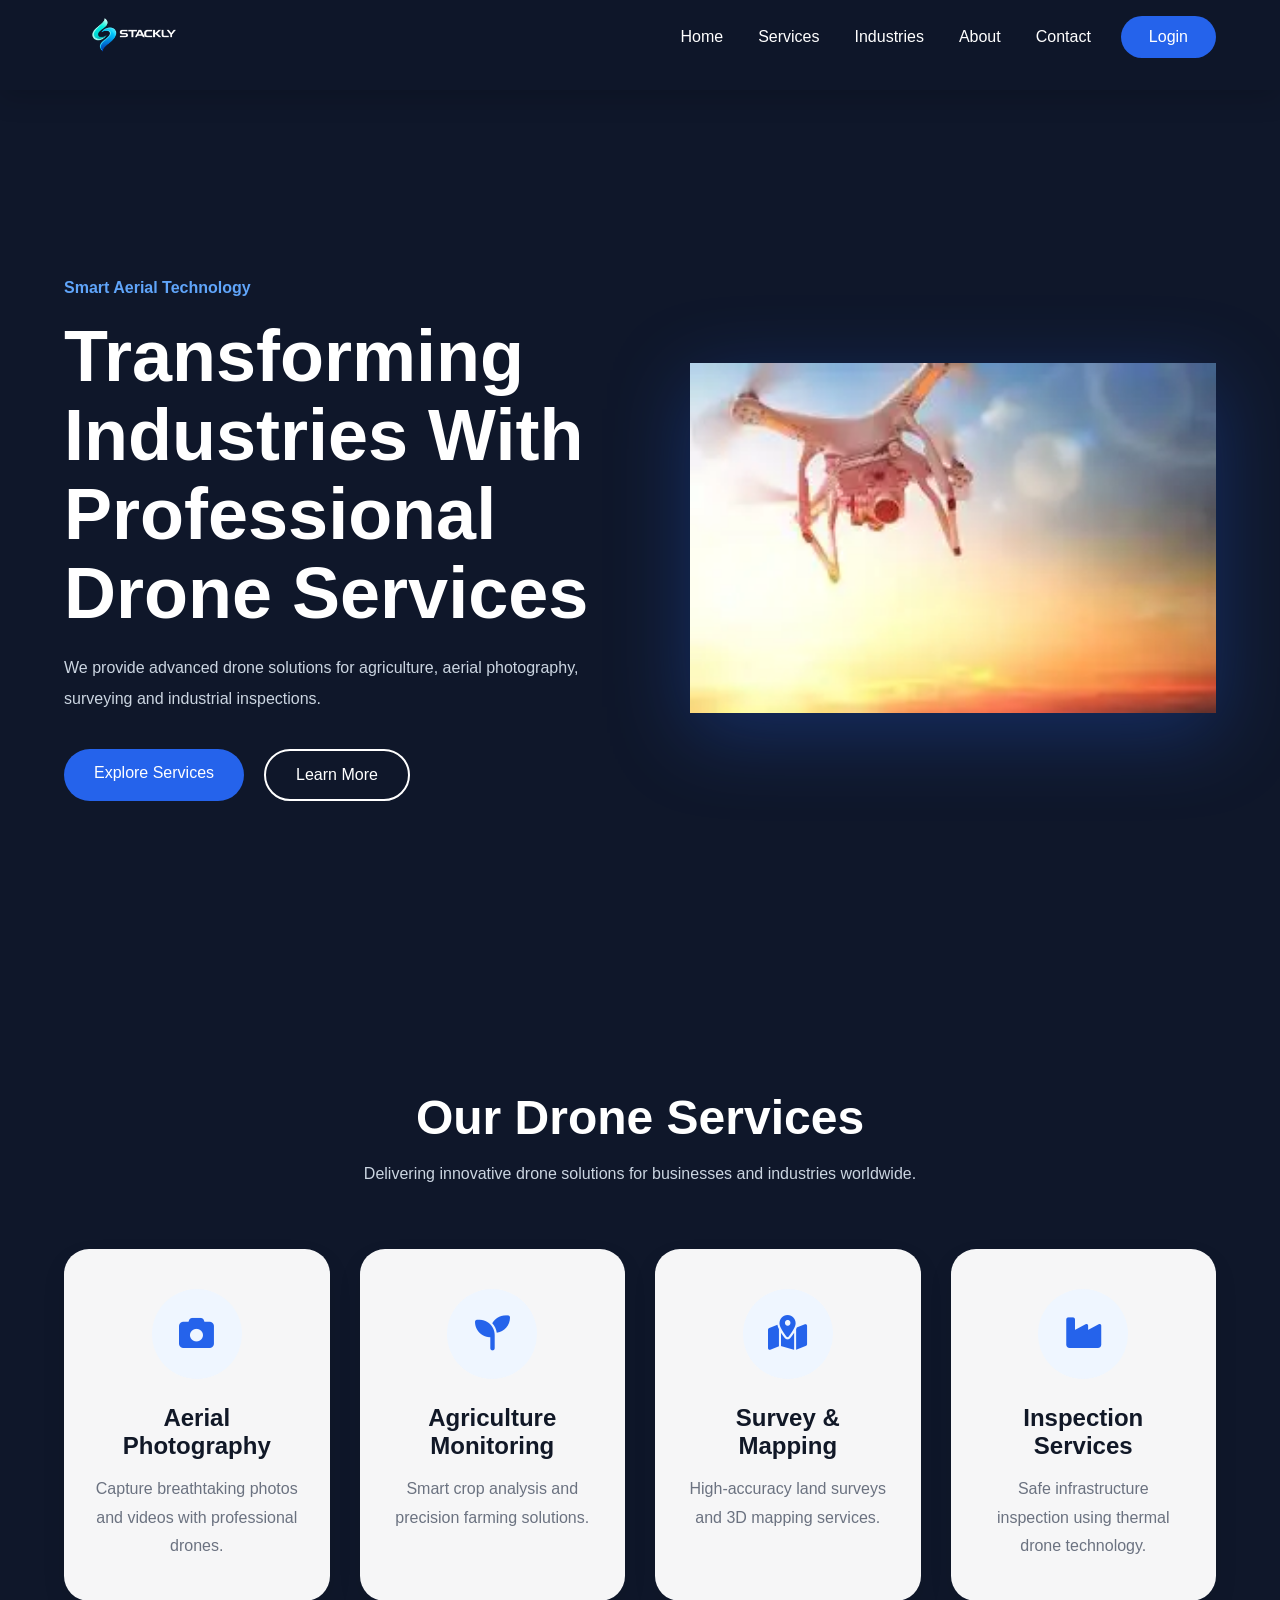
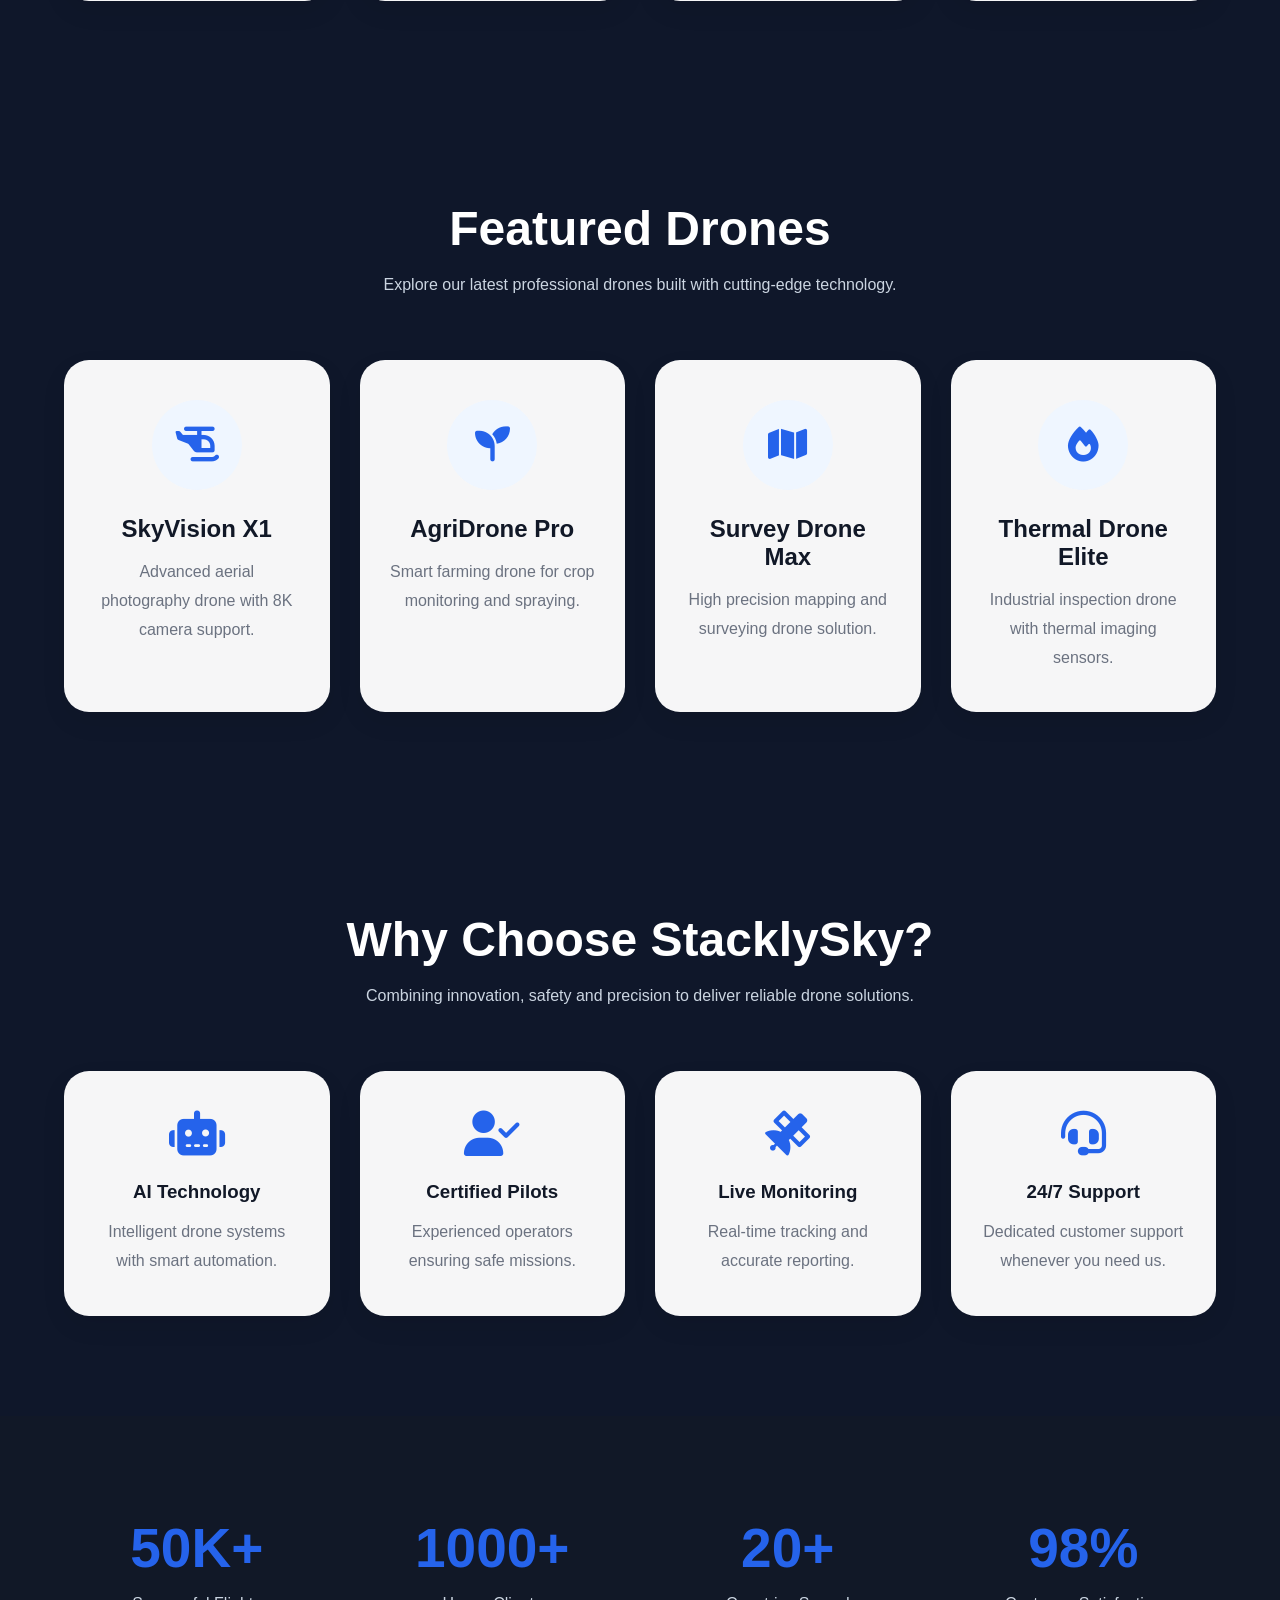
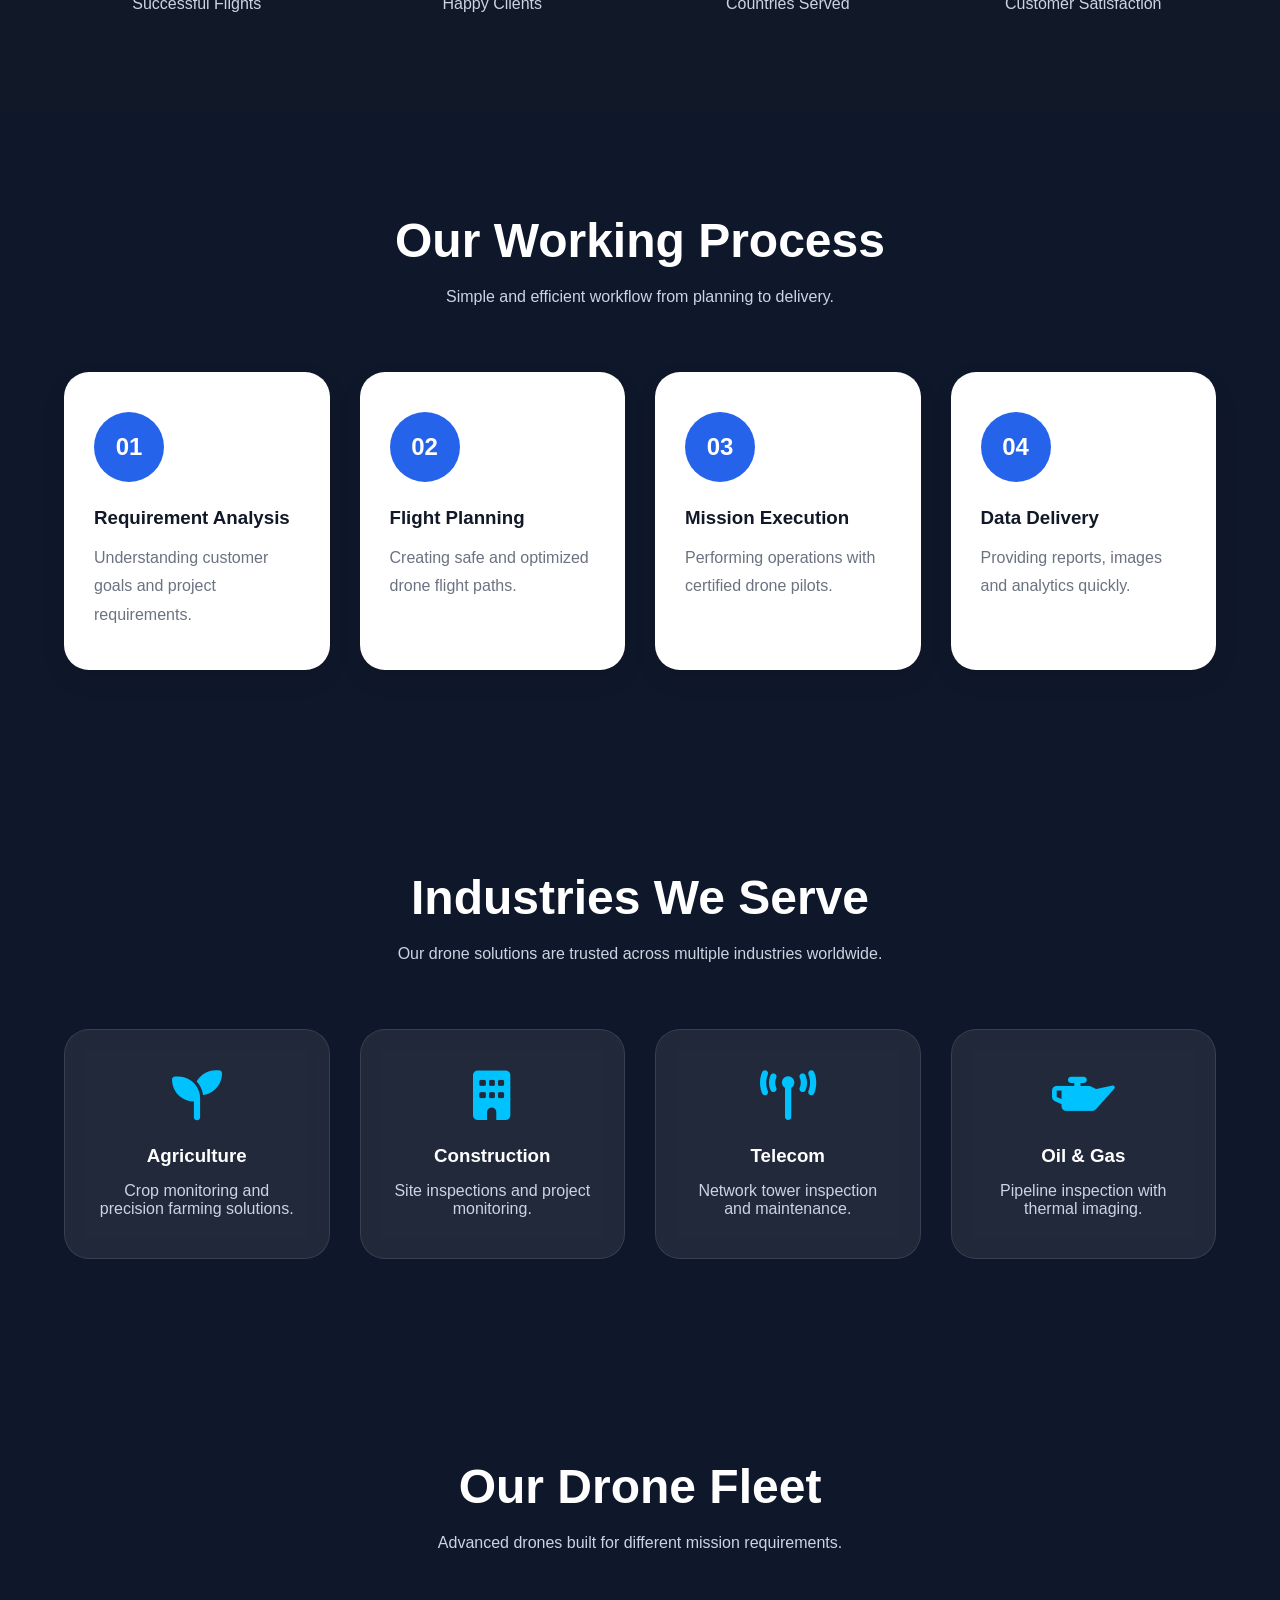
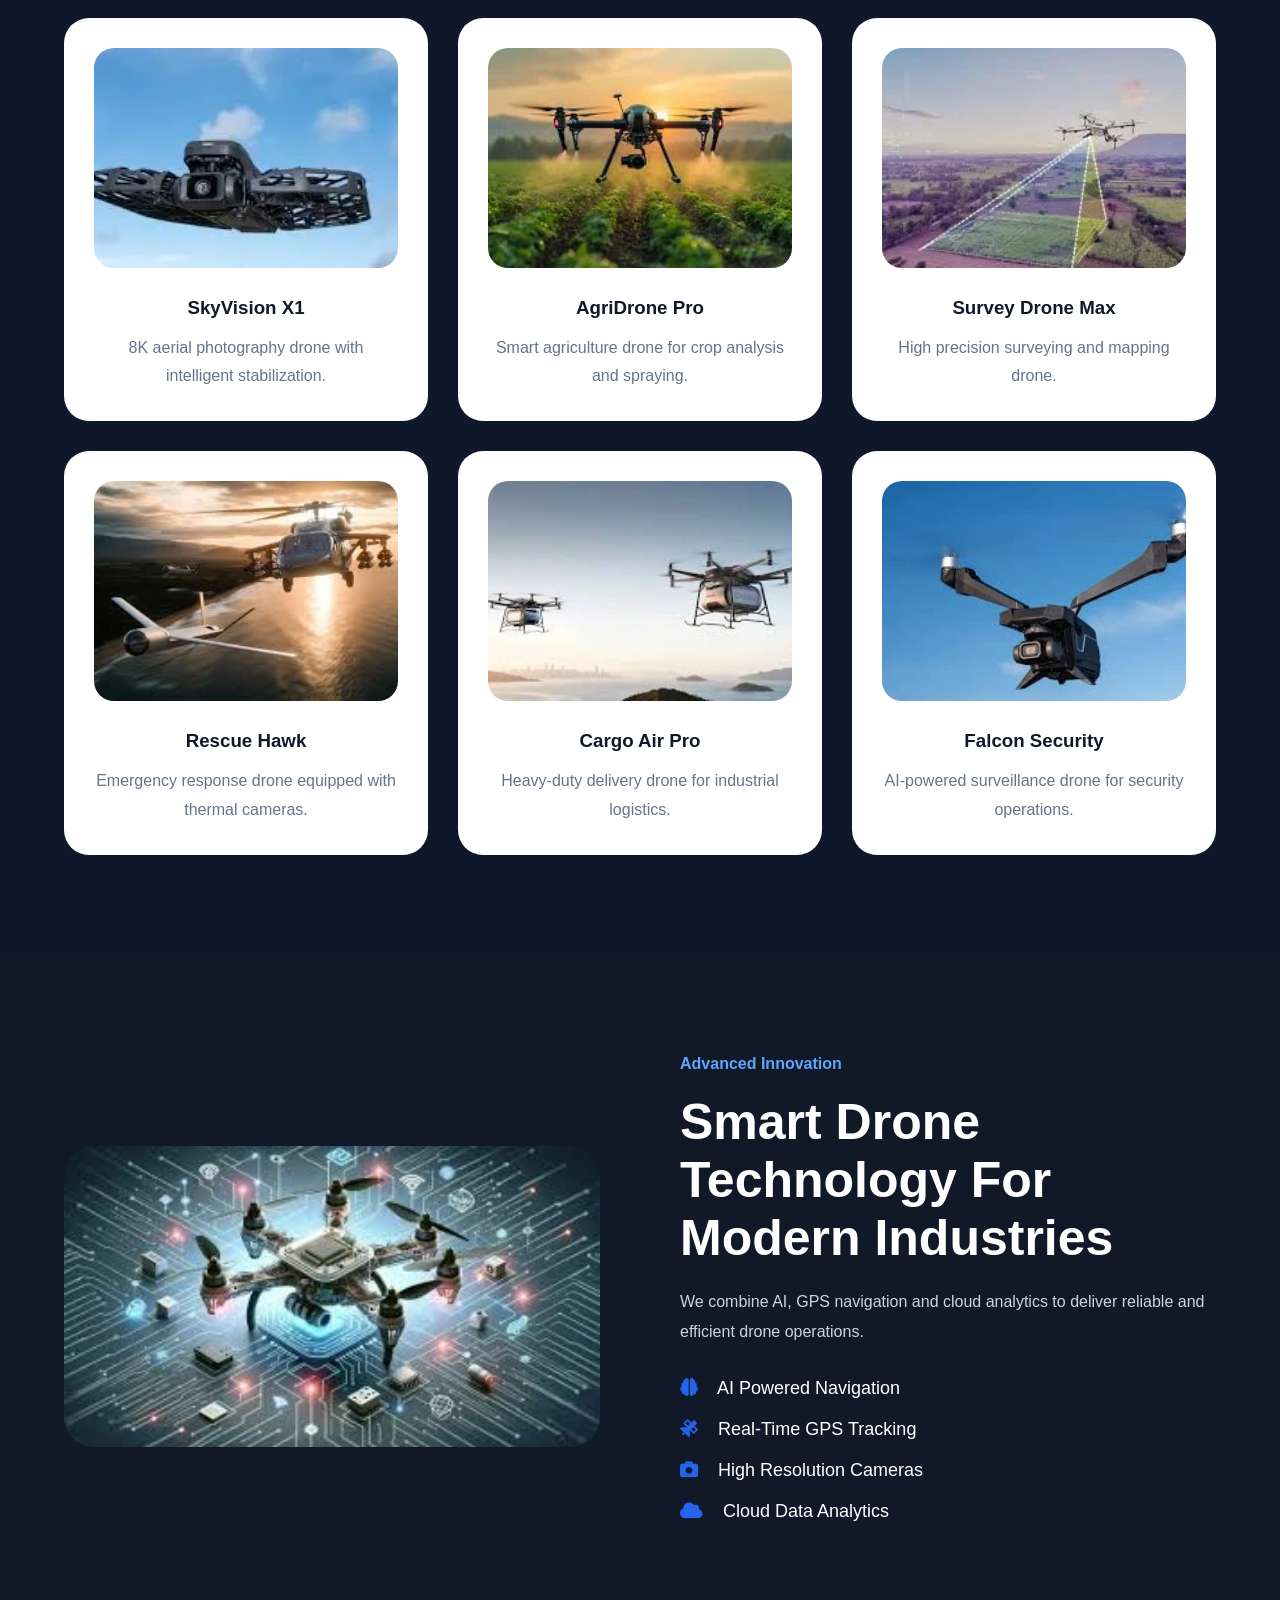
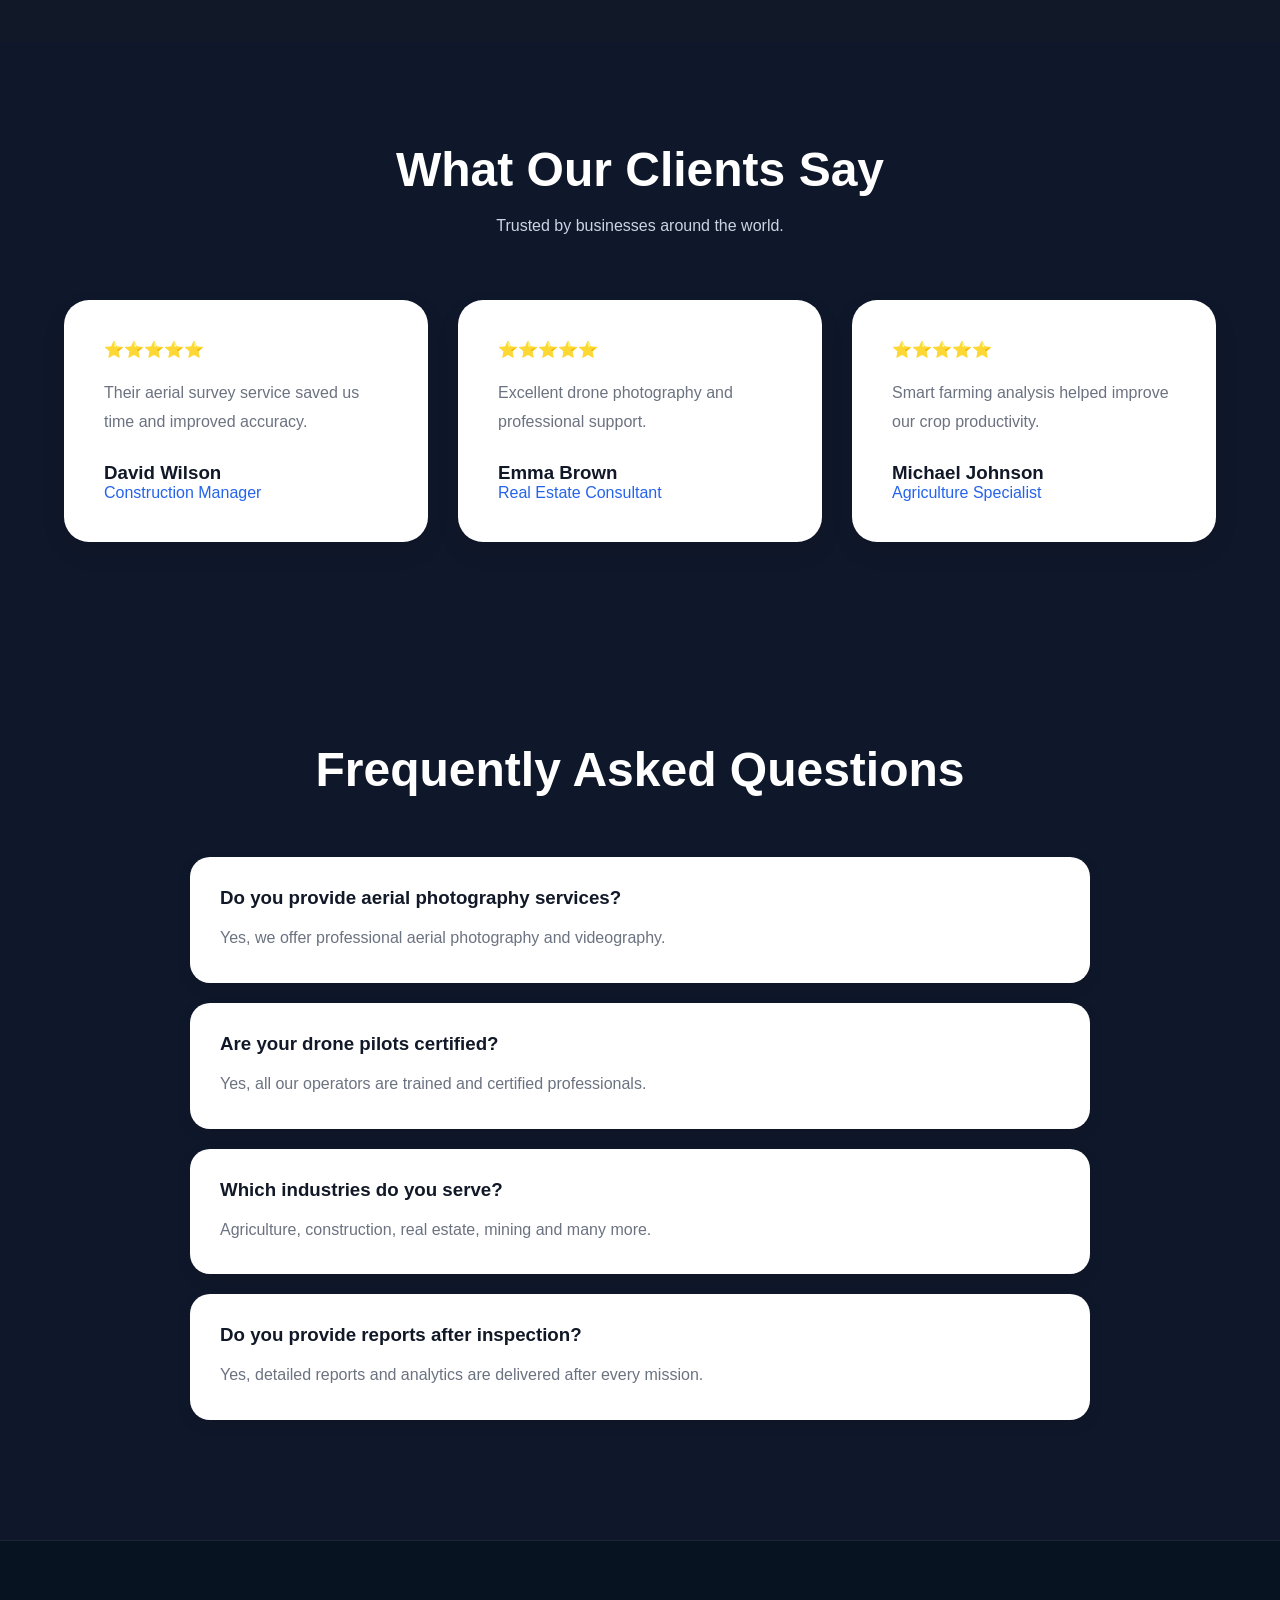
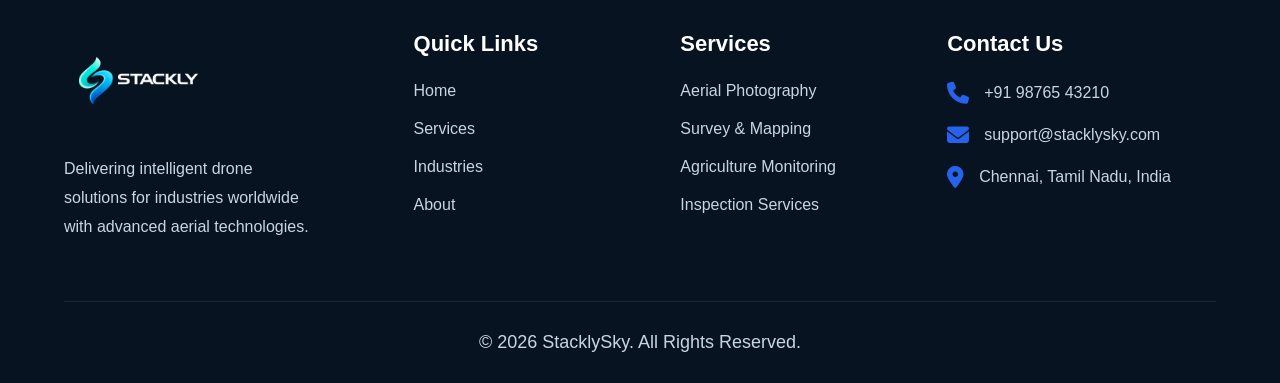
==== index.html @ c9fe70f2 "first commit" ====
<!DOCTYPE html>
<html lang="en">
<head>
<meta charset="UTF-8">
<meta name="viewport" content="width=device-width, initial-scale=1.0">

<title>StacklySky Services</title>

<link rel="stylesheet" href="style.css">

<link rel="stylesheet"
href="https://cdnjs.cloudflare.com/ajax/libs/font-awesome/6.5.2/css/all.min.css">

</head>
<body>

<!-- HEADER START -->

<header>

<div class="container navbar">

    <!-- Logo -->
    <div class="logo">
        <a href="index.html">
            <img src="Assest/stacklylogo (1).webp" alt="Logo">
        </a>
    </div>

    <!-- Right Side -->
    <div class="nav-right">

        <nav id="navMenu">

            <div class="close-btn" id="closeBtn">
                <i class="fa-solid fa-xmark"></i>
            </div>

            <ul>
                <li><a href="index.html">Home</a></li>
                <li><a href="services.html">Services</a></li>
                <li><a href="industries.html">Industries</a></li>
                <li><a href="about.html">About</a></li>
                <li><a href="contact.html">Contact</a></li>
            </ul>

            <a href="login.html" class="mobile-login-btn">
                Login
            </a>

        </nav>

        <a href="login.html" class="login-btn">
            Login
        </a>

        <div class="menu-btn" id="menuBtn">
            <i class="fa-solid fa-bars"></i>
        </div>

    </div>

</div>

</header>

<!-- HERO SECTION -->

<section class="hero">

<div class="container hero-container">

    <div class="hero-content">

        <span>Smart Aerial Technology</span>

        <h1>
            Transforming Industries With Professional Drone Services
        </h1>

        <p>
            We provide advanced drone solutions for agriculture,
            aerial photography, surveying and industrial inspections.
        </p>

        <div class="hero-buttons">

            <a href="services.html" class="btn-primary">
                Explore Services
            </a>

            <a href="about.html" class="btn-secondary">
                Learn More
            </a>

        </div>

    </div>

    <div class="hero-image">

        <img src="Assest/dro1.webp" alt="Drone">

    </div>

</div>

</section>

<!-- SERVICES SECTION -->

<section class="categories">

<div class="container">

<div class="section-title">

<h2>Our Drone Services</h2>

<p>
Delivering innovative drone solutions for businesses and industries worldwide.
</p>

</div>

<div class="category-grid">

    <!-- Card 1 -->

    <div class="category-card">

        <div class="icon">
            <i class="fa-solid fa-camera"></i>
        </div>

        <h3>Aerial Photography</h3>

        <p>
            Capture breathtaking photos and videos with professional drones.
        </p>

    </div>


    <!-- Card 2 -->

    <div class="category-card">

        <div class="icon">
            <i class="fa-solid fa-seedling"></i>
        </div>

        <h3>Agriculture Monitoring</h3>

        <p>
            Smart crop analysis and precision farming solutions.
        </p>

    </div>


    <!-- Card 3 -->

    <div class="category-card">

        <div class="icon">
            <i class="fa-solid fa-map-location-dot"></i>
        </div>

        <h3>Survey & Mapping</h3>

        <p>
            High-accuracy land surveys and 3D mapping services.
        </p>

    </div>


    <!-- Card 4 -->

    <div class="category-card">

        <div class="icon">
            <i class="fa-solid fa-industry"></i>
        </div>

        <h3>Inspection Services</h3>

        <p>
            Safe infrastructure inspection using thermal drone technology.
        </p>

    </div>

</div>

</div>

</section>



<!-- FEATURED DRONES START -->

<section class="products">

<div class="container">

<div class="section-title">

<h2>Featured Drones</h2>

<p>
Explore our latest professional drones built with cutting-edge technology.
</p>

</div>

<div class="category-grid">

    <div class="category-card">

        <div class="icon">
            <i class="fa-solid fa-helicopter"></i>
        </div>

        <h3>SkyVision X1</h3>

        <p>
            Advanced aerial photography drone with 8K camera support.
        </p>

    </div>


    <div class="category-card">

        <div class="icon">
            <i class="fa-solid fa-seedling"></i>
        </div>

        <h3>AgriDrone Pro</h3>

        <p>
            Smart farming drone for crop monitoring and spraying.
        </p>

    </div>


    <div class="category-card">

        <div class="icon">
            <i class="fa-solid fa-map"></i>
        </div>

        <h3>Survey Drone Max</h3>

        <p>
            High precision mapping and surveying drone solution.
        </p>

    </div>


    <div class="category-card">

        <div class="icon">
            <i class="fa-solid fa-fire"></i>
        </div>

        <h3>Thermal Drone Elite</h3>

        <p>
            Industrial inspection drone with thermal imaging sensors.
        </p>

    </div>

</div>

</div>

</section>

<!-- FEATURED DRONES END -->


<!-- WHY CHOOSE US START -->

<section class="why-us">

<div class="container">

<div class="section-title">

<h2>Why Choose StacklySky?</h2>

<p>
Combining innovation, safety and precision to deliver reliable drone solutions.
</p>

</div>

<div class="why-grid">

    <div class="why-card">

        <i class="fa-solid fa-robot"></i>

        <h3>AI Technology</h3>

        <p>
            Intelligent drone systems with smart automation.
        </p>

    </div>


    <div class="why-card">

        <i class="fa-solid fa-user-check"></i>

        <h3>Certified Pilots</h3>

        <p>
            Experienced operators ensuring safe missions.
        </p>

    </div>


    <div class="why-card">

        <i class="fa-solid fa-satellite"></i>

        <h3>Live Monitoring</h3>

        <p>
            Real-time tracking and accurate reporting.
        </p>

    </div>


    <div class="why-card">

        <i class="fa-solid fa-headset"></i>

        <h3>24/7 Support</h3>

        <p>
            Dedicated customer support whenever you need us.
        </p>

    </div>

</div>

</div>

</section>

<!-- WHY CHOOSE US END -->


<!-- STATS SECTION START -->

<section class="stats">

<div class="container">

<div class="stats-grid">

    <div class="stat-box">
        <h2>50K+</h2>
        <p>Successful Flights</p>
    </div>

    <div class="stat-box">
        <h2>1000+</h2>
        <p>Happy Clients</p>
    </div>

    <div class="stat-box">
        <h2>20+</h2>
        <p>Countries Served</p>
    </div>

    <div class="stat-box">
        <h2>98%</h2>
        <p>Customer Satisfaction</p>
    </div>

</div>

</div>

</section>

<!-- STATS SECTION END -->


<!-- PROCESS SECTION START -->

<section class="process">

<div class="container">

<div class="section-title">

<h2>Our Working Process</h2>

<p>
Simple and efficient workflow from planning to delivery.
</p>

</div>

<div class="process-grid">

    <div class="process-card">

        <div class="process-number">01</div>

        <h3>Requirement Analysis</h3>

        <p>
            Understanding customer goals and project requirements.
        </p>

    </div>


    <div class="process-card">

        <div class="process-number">02</div>

        <h3>Flight Planning</h3>

        <p>
            Creating safe and optimized drone flight paths.
        </p>

    </div>


    <div class="process-card">

        <div class="process-number">03</div>

        <h3>Mission Execution</h3>

        <p>
            Performing operations with certified drone pilots.
        </p>

    </div>


    <div class="process-card">

        <div class="process-number">04</div>

        <h3>Data Delivery</h3>

        <p>
            Providing reports, images and analytics quickly.
        </p>

    </div>

</div>

</div>

</section>

<!-- PROCESS SECTION END -->

<!-- INDUSTRIES SECTION START -->

<section class="industries-home">

<div class="container">

<div class="section-title">

<h2>Industries We Serve</h2>

<p>
Our drone solutions are trusted across multiple industries worldwide.
</p>

</div>

<div class="industry-grid">

<div class="industry-card">
<i class="fa-solid fa-seedling"></i>
<h3>Agriculture</h3>
<p>Crop monitoring and precision farming solutions.</p>
</div>

<div class="industry-card">
<i class="fa-solid fa-building"></i>
<h3>Construction</h3>
<p>Site inspections and project monitoring.</p>
</div>

<div class="industry-card">
<i class="fa-solid fa-tower-broadcast"></i>
<h3>Telecom</h3>
<p>Network tower inspection and maintenance.</p>
</div>

<div class="industry-card">
<i class="fa-solid fa-oil-can"></i>
<h3>Oil & Gas</h3>
<p>Pipeline inspection with thermal imaging.</p>
</div>

</div>

</div>

</section>


<!-- DRONE FLEET START -->

<section class="drone-fleet">

    <div class="container">

        <div class="section-title">

            <h2>Our Drone Fleet</h2>

            <p>
                Advanced drones built for different mission requirements.
            </p>

        </div>

        <div class="fleet-grid">

            <!-- Drone 1 -->
            <div class="fleet-card">

                <img src="Assest/dro2.webp" alt="SkyVision X1">

                <h3>SkyVision X1</h3>

                <p>
                    8K aerial photography drone with intelligent stabilization.
                </p>

            </div>


            <!-- Drone 2 -->
            <div class="fleet-card">

                <img src="Assest/dro3.webp" alt="AgriDrone Pro">

                <h3>AgriDrone Pro</h3>

                <p>
                    Smart agriculture drone for crop analysis and spraying.
                </p>

            </div>


            <!-- Drone 3 -->
            <div class="fleet-card">

                <img src="Assest/dro4.webp" alt="Survey Drone Max">

                <h3>Survey Drone Max</h3>

                <p>
                    High precision surveying and mapping drone.
                </p>

            </div>


            <!-- Drone 4 -->
            <div class="fleet-card">

                <img src="Assest/dro7.webp" alt="Rescue Hawk">

                <h3>Rescue Hawk</h3>

                <p>
                    Emergency response drone equipped with thermal cameras.
                </p>

            </div>


            <!-- Drone 5 -->
            <div class="fleet-card">

                <img src="Assest/dro8.webp" alt="Cargo Air Pro">

                <h3>Cargo Air Pro</h3>

                <p>
                    Heavy-duty delivery drone for industrial logistics.
                </p>

            </div>


            <!-- Drone 6 -->
            <div class="fleet-card">

                <img src="Assest/dro9.webp" alt="Falcon Security">

                <h3>Falcon Security</h3>

                <p>
                    AI-powered surveillance drone for security operations.
                </p>

            </div>

        </div>

    </div>

</section>

<!-- DRONE FLEET END -->

<!-- INDUSTRIES SECTION END -->

<section class="technology">

<div class="container technology-container">

    <div class="technology-image">

        <img src="Assest/dro5.webp" alt="Drone Technology">

    </div>

    <div class="technology-content">

        <span>Advanced Innovation</span>

        <h2>
            Smart Drone Technology For Modern Industries
        </h2>

        <p>
            We combine AI, GPS navigation and cloud analytics
            to deliver reliable and efficient drone operations.
        </p>

        <div class="tech-feature">
            <i class="fa-solid fa-brain"></i>
            AI Powered Navigation
        </div>

        <div class="tech-feature">
            <i class="fa-solid fa-satellite"></i>
            Real-Time GPS Tracking
        </div>

        <div class="tech-feature">
            <i class="fa-solid fa-camera"></i>
            High Resolution Cameras
        </div>

        <div class="tech-feature">
            <i class="fa-solid fa-cloud"></i>
            Cloud Data Analytics
        </div>

    </div>

</div>

</section>

<!-- TECHNOLOGY SECTION END -->


<!-- TESTIMONIALS START -->

<section class="testimonials">

<div class="container">

<div class="section-title">

<h2>What Our Clients Say</h2>

<p>
Trusted by businesses around the world.
</p>

</div>

<div class="testimonial-grid">

    <div class="testimonial-card">

        <div class="stars">
            ⭐⭐⭐⭐⭐
        </div>

        <p>
            Their aerial survey service saved us time and improved accuracy.
        </p>

        <h3>David Wilson</h3>

        <span>Construction Manager</span>

    </div>


    <div class="testimonial-card">

        <div class="stars">
            ⭐⭐⭐⭐⭐
        </div>

        <p>
            Excellent drone photography and professional support.
        </p>

        <h3>Emma Brown</h3>

        <span>Real Estate Consultant</span>

    </div>


    <div class="testimonial-card">

        <div class="stars">
            ⭐⭐⭐⭐⭐
        </div>

        <p>
            Smart farming analysis helped improve our crop productivity.
        </p>

        <h3>Michael Johnson</h3>

        <span>Agriculture Specialist</span>

    </div>

</div>

</div>

</section>

<!-- TESTIMONIALS END -->


<!-- FAQ START -->

<section class="faq">

<div class="container">

<div class="section-title">

<h2>Frequently Asked Questions</h2>

</div>

<div class="faq-box">

    <div class="faq-item">

        <h3>Do you provide aerial photography services?</h3>

        <p>
            Yes, we offer professional aerial photography and videography.
        </p>

    </div>


    <div class="faq-item">

        <h3>Are your drone pilots certified?</h3>

        <p>
            Yes, all our operators are trained and certified professionals.
        </p>

    </div>


    <div class="faq-item">

        <h3>Which industries do you serve?</h3>

        <p>
            Agriculture, construction, real estate, mining and many more.
        </p>

    </div>


    <div class="faq-item">

        <h3>Do you provide reports after inspection?</h3>

        <p>
            Yes, detailed reports and analytics are delivered after every mission.
        </p>

    </div>

</div>

</div>

</section>

<!-- FAQ END -->


<!-- FOOTER START -->

<footer class="footer">

    <div class="container">

        <div class="footer-grid">

            <!-- Company -->
            <div class="footer-column company-column">

             <a href="index.html">   <img src="Assest/stacklylogo (1).webp" alt="Logo"></a>

                <p>
                    Delivering intelligent drone solutions for industries worldwide with advanced aerial technologies.
                </p>

            </div>


            <!-- Quick Links -->
            <div class="footer-column">

                <h3>Quick Links</h3>

                <ul>
                    <li><a href="index.html">Home</a></li>
                    <li><a href="services.html">Services</a></li>
                    <li><a href="industries.html">Industries</a></li>
                    <li><a href="about.html">About</a></li>
                </ul>

            </div>


            <!-- Services -->
            <div class="footer-column">

                <h3>Services</h3>

                <ul>
                    <li><a href="services.html">Aerial Photography</a></li>
                    <li><a href="services.html">Survey & Mapping</a></li>
                    <li><a href="services.html">Agriculture Monitoring</a></li>
                    <li><a href="services.html">Inspection Services</a></li>
                </ul>

            </div>


            <!-- Contact -->
            <div class="footer-column">

                <h3>Contact Us</h3>

                <div class="contact-item">
    <i class="fa-solid fa-phone"></i>
    <span>+91 98765 43210</span>
</div>

<div class="contact-item">
    <i class="fa-solid fa-envelope"></i>
    <span>support@stacklysky.com</span>
</div>

<div class="contact-item">
    <i class="fa-solid fa-location-dot"></i>
    <span>Chennai, Tamil Nadu, India</span>
</div>

            </div>

        </div>

        <div class="footer-bottom">

            <p>© 2026 StacklySky. All Rights Reserved.</p>

        </div>

    </div>

</footer>


<script>

const menuBtn = document.getElementById("menuBtn");
const closeBtn = document.getElementById("closeBtn");
const navMenu = document.getElementById("navMenu");

menuBtn.addEventListener("click", function(){

    navMenu.classList.add("active");

});

closeBtn.addEventListener("click", function(){

    navMenu.classList.remove("active");

});

</script>

</body>
</html>
---- style.css ----
*{
    margin:0;
    padding:0;
    box-sizing:border-box;
    font-family:'Poppins',sans-serif;
}

html,
body{
    overflow-x:hidden;
    width:100%;
}

body{
    background:#0F172A;
    padding-top:90px;
}
a{
    text-decoration:none;
}

ul{
    list-style:none;
}

img{
    max-width:100%;
}


/* ==========================
   CONTAINER
========================== */

.container{
    width:90%;
    max-width:1200px;
    margin:auto;
}


/* ==========================
   HEADER
========================== */

header{
    position:fixed;
    top:0;
    left:0;
    width:100%;
    z-index:9999;
    background:rgba(15,23,42,.95);
    backdrop-filter:blur(12px);
    box-shadow:0 8px 25px rgba(0,0,0,.15);

    height:90px;   /* ADD THIS */
}


/* NAVBAR */

.navbar{

    display:flex;

    justify-content:space-between;

    align-items:center;
}

.logo img{

    width:140px;

    height:70px;

    object-fit:contain;
}

.nav-right{

    display:flex;

    align-items:center;

    gap:30px;
}

nav ul{

    display:flex;

    gap:35px;
}

nav ul li a{

    color:white;

    font-weight:500;

    transition:.3s;
}

nav ul li a:hover{

    color:#2563EB;
}


/* LOGIN BUTTON */

.login-btn{

    background:#2563EB;

    color:white;

    padding:12px 28px;

    border-radius:40px;

    transition:.4s;
}

.login-btn:hover{

    transform:translateY(-4px);

    box-shadow:0 15px 30px rgba(37,99,235,.35);
}


/* MOBILE MENU */

.menu-btn{
    display:none;
}

.close-btn{
    display:none;
}

.mobile-login-btn{
    display:none;
}


/* ==========================
   HERO SECTION
========================== */

.hero{

    min-height:100vh;

    display:flex;

    align-items:center;

}

.hero-container{

    display:flex;

    justify-content:space-between;

    align-items:center;

    gap:100px;
}

.hero-content{
    flex:1;
}

.hero-content span{

    color:#60A5FA;

    font-weight:600;
}

.hero-content h1{

    color:white;

   font-size:72px;
    word-break:break-word;

    line-height:1.1;

    margin:20px 0;
}

.hero-content p{

    color:#CBD5E1;

    line-height:1.9;

    margin-bottom:35px;
}


/* HERO BUTTONS */

.hero-buttons{
    display:flex;
    gap:20px;
    flex-wrap:wrap;
}

.btn-primary{

    background:#2563EB;

    color:white;

    padding:15px 30px;

    border-radius:40px;

    transition:.4s;
}

.btn-primary:hover{

    transform:translateY(-5px);

    box-shadow:0 15px 30px rgba(37,99,235,.35);
}

.btn-secondary{

    border:2px solid white;

    color:white;

    padding:15px 30px;

    border-radius:40px;

    transition:.4s;
}

.btn-secondary:hover{

    background:white;

    color:#0F172A;
}


/* HERO IMAGE */

.hero-image{
    flex:1;
    text-align:center;
}

.hero-image img{

    width:100%;
    max-width:550px;

    animation:floatImage 4s ease-in-out infinite;

    filter:drop-shadow(0 20px 40px rgba(37,99,235,.30));
}


/* FLOAT ANIMATION */

@keyframes floatImage{

    0%{
        transform:translateY(0px);
    }

    50%{
        transform:translateY(-20px);
    }

    100%{
        transform:translateY(0px);
    }
}



.section-title{

    text-align:center;

    margin-bottom:60px;
}

.section-title h2{

    font-size:48px;

    color:white;

    margin-bottom:15px;
}

.section-title p{

    color:#CBD5E1;

    max-width:700px;

    margin:auto;

    line-height:1.8;
}


/* ==========================
   SERVICES SECTION
========================== */

.categories{

    padding:100px 0;
}

.category-grid{

    display:grid;

    grid-template-columns:repeat(4,1fr);

    gap:30px;
}

.category-card{

    background:rgba(255,255,255,.96);

    padding:40px 30px;

    border-radius:25px;

    text-align:center;

    transition:.4s;

    box-shadow:0 10px 25px rgba(0,0,0,.08);
}

.category-card:hover{

    transform:translateY(-12px);

    box-shadow:0 20px 40px rgba(37,99,235,.20);
}

.icon{

    width:90px;
    height:90px;

    background:#EFF6FF;

    border-radius:50%;

    display:flex;

    justify-content:center;
    align-items:center;

    margin:auto;
    margin-bottom:25px;
}

.icon i{

    font-size:35px;

    color:#2563EB;
}

.category-card h3{

    color:#111827;

    font-size:24px;

    margin-bottom:15px;
}

.category-card p{

    color:#6B7280;

    line-height:1.8;
}


/* ==========================
   FEATURED DRONES
========================== */

.products{

    padding:100px 0;
}


/* ==========================
   WHY CHOOSE US
========================== */

.why-us{

    padding:100px 0;
}

.why-grid{

    display:grid;

    grid-template-columns:repeat(4,1fr);

    gap:30px;
}

.why-card{

    background:rgba(255,255,255,.96);

    padding:40px 30px;

    border-radius:25px;

    text-align:center;

    transition:.4s;

    box-shadow:0 10px 25px rgba(0,0,0,.08);
}

.why-card:hover{

    transform:translateY(-12px);
}

.why-card i{

    font-size:45px;

    color:#2563EB;

    margin-bottom:25px;
}

.why-card h3{

    color:#111827;

    margin-bottom:15px;
}

.why-card p{

    color:#6B7280;

    line-height:1.8;
}


/* ==========================
   STATISTICS SECTION
========================== */

.stats{

    background:#111827;

    padding:100px 0;
}

.stats-grid{

    display:grid;

    grid-template-columns:repeat(4,1fr);

    gap:30px;
}

.stat-box{

    text-align:center;
}

.stat-box h2{

    color:#2563EB;

    font-size:55px;

    margin-bottom:15px;
}

.stat-box p{

    color:#CBD5E1;
}


/* ==========================
   PROCESS SECTION
========================== */

.process{

    padding:100px 0;
}

.process-grid{

    display:grid;

    grid-template-columns:repeat(4,1fr);

    gap:30px;
}

.process-card{

    background:white;

    padding:40px 30px;

    border-radius:25px;

    transition:.4s;

    box-shadow:0 10px 25px rgba(0,0,0,.08);
}

.process-card:hover{

    transform:translateY(-10px);
}

.process-number{

    width:70px;
    height:70px;

    background:#2563EB;

    color:white;

    border-radius:50%;

    display:flex;

    justify-content:center;
    align-items:center;

    font-size:24px;
    font-weight:700;

    margin-bottom:25px;
}

.process-card h3{

    color:#111827;

    margin-bottom:15px;
}

.process-card p{

    color:#6B7280;

    line-height:1.8;
}






.technology{

    padding:100px 0;

    background:#111827;
}

.technology-container{

    display:flex;

    align-items:center;

    gap:80px;
}

.technology-image{
    flex:1;
}

.technology-image img{

    width:100%;

    border-radius:30px;
}

.technology-content{
    flex:1;
}

.technology-content span{

    color:#60A5FA;

    font-weight:600;
}

.technology-content h2{

    color:white;

    font-size:50px;

    margin:20px 0;
}

.technology-content p{

    color:#CBD5E1;

    line-height:1.9;

    margin-bottom:30px;
}

.tech-feature{

    color:white;

    margin-bottom:20px;

    font-size:18px;
}

.tech-feature i{

    color:#2563EB;

    margin-right:15px;
}


/* ==========================
   TESTIMONIALS
========================== */

.testimonials{

    padding:100px 0;
}

.testimonial-grid{

    display:grid;

    grid-template-columns:repeat(3,1fr);

    gap:30px;
}

.testimonial-card{

    background:white;

    padding:40px;

    border-radius:25px;

    transition:.4s;

    box-shadow:0 10px 25px rgba(0,0,0,.08);
}

.testimonial-card:hover{

    transform:translateY(-10px);
}

.stars{

    color:#F59E0B;

    margin-bottom:20px;
}

.testimonial-card p{

    color:#6B7280;

    line-height:1.8;

    margin-bottom:25px;
}

.testimonial-card h3{

    color:#111827;
}

.testimonial-card span{

    color:#2563EB;
}


/* ==========================
   FAQ
========================== */

.faq{

    padding:100px 0;
}

.faq-box{

    max-width:900px;

    margin:auto;
}

.faq-item{

    background:white;

    padding:30px;

    border-radius:20px;

    margin-bottom:20px;

    box-shadow:0 5px 15px rgba(0,0,0,.08);
}

.faq-item h3{

    color:#111827;

    margin-bottom:15px;
}

.faq-item p{

    color:#6B7280;

    line-height:1.8;
}


/* ================= FOOTER ================= */

.footer{

    background:#081321;

    padding:90px 0 30px;

    border-top:1px solid rgba(255,255,255,.08);
}

.footer-grid{
    display:grid;
    grid-template-columns:1.4fr 1fr 1fr 1.3fr;
    gap:60px;
    align-items:start;
}

.footer-column{

    display:flex;

    flex-direction:column;

    align-items:flex-start;
}

.footer-column img{

    width:150px;

    margin-bottom:25px;
}

.footer-column h3{
    color:white;
    font-size:22px;
    font-weight:600;
    margin-bottom:25px;
}

.footer-column p{
    color:#CBD5E1;
    line-height:1.8;
    font-size:16px;
    max-width:260px;
}

.footer-column ul{

    padding:0;
}

.footer-column ul li{

    margin-bottom:20px;
}

.footer-column ul li a{
    color:#CBD5E1;
    font-size:16px;
    transition:.3s;
}

.footer-column ul li a:hover{

    color:#2563EB;
}

.contact-item{
    display:flex;
    align-items:center;
    gap:15px;
    margin-bottom:20px;
    color:#CBD5E1;
    font-size:16px;
}

.company-column{
    padding-right:40px;
}

.company-column img{
    width:150px;
    margin-bottom:20px;
}

.contact-item i{

    color:#2563EB;

    font-size:22px;
}

.footer-bottom{

    margin-top:60px;

    border-top:1px solid rgba(255,255,255,.08);

    padding-top:30px;

    text-align:center;
}

.footer-bottom p{

    color:#CBD5E1;

    font-size:18px;
}



/* ==========================
   MOBILE MENU
========================== */

.menu-btn{

    display:none;

    font-size:28px;

    color:white;

    cursor:pointer;
}

.close-btn{

    display:none;
}

.mobile-login-btn{

    display:none;
}







.service-hero{
    padding:58px 0 120px;
    text-align:center;

    background:
    linear-gradient(rgba(15,23,42,.85),rgba(15,23,42,.85)),
    url("Assest/drone1.webp");

    background-size:cover;
    background-position:center;
}

.service-hero h1{
    font-size:65px;
    color:white;
    margin:20px 0;
}

.service-hero p{
    color:#CBD5E1;
}

.service-section{
    padding:10px 0;
}

.service-box{
    display:flex;
    align-items:center;
    gap:80px;
}

.service-image{
    flex:1;
}

.service-image img{
    width:100%;
    border-radius:30px;
}

.service-content{
    flex:1;
}

.service-content h2{
    color:white;
    font-size:45px;
    margin-bottom:20px;
}

.service-content p{
    color:#CBD5E1;
    line-height:1.9;
    margin-bottom:25px;
}

.service-content ul{
    margin-bottom:30px;
}

.service-content ul li{
    color:white;
    margin-bottom:15px;
}

.service-content i{
    color:#2563EB;
}




/* ======================
INDUSTRIES SECTION
====================== */

.industries-home{
    padding:100px 0;
}

.industry-grid{
    display:grid;
    grid-template-columns:repeat(auto-fit,minmax(250px,1fr));
    gap:30px;
}

.industry-card{
    background:rgba(255,255,255,.08);
    backdrop-filter:blur(10px);
    padding:40px 30px;
    text-align:center;
    border-radius:25px;
    border:1px solid rgba(255,255,255,.1);
    transition:.4s;
}

.industry-card:hover{
    transform:translateY(-10px);
}

.industry-card i{
    font-size:50px;
    color:#00C2FF;
    margin-bottom:25px;
}

.industry-card h3{
    color:white;
    margin-bottom:15px;
}

.industry-card p{
    color:#CBD5E1;
}


.industry-hero{
    padding:22px 0 120px;

    background:
    linear-gradient(rgba(15,23,42,.85),rgba(15,23,42,.90)),
    url("Assest/drone1.webp");

    background-size:cover;
    background-position:center;
}

.industry-hero .hero-content{
    max-width:750px;
}

.industry-hero span{
    color:#60A5FA;
    font-weight:600;
}

.industry-hero h1{
    color:white;
    font-size:72px;
    margin:20px 0;
    line-height:1.1;
}

.industry-hero p{
    color:#CBD5E1;
    font-size:18px;
    line-height:1.8;
    margin-bottom:35px;
}


/* ======================
DRONE FLEET
====================== */

.drone-fleet{
    padding:100px 0;
}

.fleet-grid{
    display:grid;
    grid-template-columns:repeat(3,1fr);
    gap:30px;
}

.fleet-card{
    background:white;
    padding:30px;
    border-radius:25px;
    text-align:center;
    transition:.4s;
}

.fleet-card:hover{
    transform:translateY(-12px);
}

.fleet-card img{
    width:100%;
    height:220px;
    object-fit:cover;
    border-radius:20px;
    margin-bottom:25px;
}

.fleet-card h3{
    color:#111827;
    margin-bottom:15px;
}

.fleet-card p{
    color:#64748B;
    line-height:1.8;
}




.industry-hero{
    padding:140px 0 100px;
    background:#0F172A;
}

.industry-hero-container{
    display:flex;
    align-items:center;
    justify-content:space-between;
    gap:90px;
}

.industry-hero-content{
    flex:1;
}

.industry-hero-content span{
    color:#60A5FA;
    font-weight:600;
}

.industry-hero-content h1{
    color:white;
    font-size:65px;
    line-height:1.1;
    margin:20px 0;
}

.industry-hero-content p{
    color:#CBD5E1;
    line-height:1.9;
    margin-bottom:35px;
}

.industry-hero-image{
    flex:1;
    text-align:center;
}

.industry-hero-image img{
    width:100%;
    max-width:550px;
    border-radius:30px;
    filter:drop-shadow(0 20px 40px rgba(37,99,235,.30));
}

/* MOBILE */

/* ==========================
   MOBILE RESPONSIVE
========================== */

/* ==========================
   MOBILE RESPONSIVE
========================== */

@media (max-width:768px){

    body{
        padding-top:80px;
    }

    .container{
        width:92%;
        overflow:hidden;
    }

    /* HERO */
    .hero-container,
    .technology-container,
    .service-box,
    .industry-hero-container,
    .story-container,
    .form-container{
        flex-direction:column;
        text-align:center;
        gap:50px;
    }

    .hero-content,
    .hero-image,
    .service-content,
    .service-image,
    .technology-content,
    .technology-image{
        width:100%;
    }

    .hero-content h1,
    .industry-hero-content h1,
    .service-hero h1,
    .about-hero h1,
    .contact-hero h1{
        font-size:40px;
        line-height:1.2;
    }

    .hero-content p{
        font-size:16px;
    }

    /* HERO BUTTONS */
    .hero-buttons{
        flex-direction:column;
        width:100%;
    }

    .btn-primary,
    .btn-secondary{
        width:100%;
        display:block;
        text-align:center;
    }

    /* IMAGES */
    .hero-image img,
    .service-image img,
    .technology-image img,
    .industry-hero-image img{
        width:100%;
        max-width:320px;
        margin:auto;
    }

    /* ALL GRIDS */
    .category-grid,
    .why-grid,
    .stats-grid,
    .process-grid,
    .industry-grid,
    .fleet-grid,
    .testimonial-grid,
    .gallery-grid,
    .mission-grid,
    .footer-grid,
    .contact-grid{
        grid-template-columns:1fr;
        gap:25px;
    }

    /* TITLES */
    .section-title h2{
        font-size:34px;
    }

    .section-title p{
        font-size:15px;
    }

    /* NAVBAR */
    .menu-btn{
        display:block;
        color:white;
        font-size:28px;
        cursor:pointer;
    }

    .nav-right .login-btn{
        display:none;
    }

    nav{
        position:fixed;
        top:0;
        right:-100%;
        width:100%;
        height:100vh;
        background:#0F172A;
        padding:40px 30px;
        transition:.4s;
        z-index:9999;
    }

    nav.active{
        right:0;
    }

    .close-btn{
        display:block;
        color:white;
        font-size:32px;
        text-align:right;
        cursor:pointer;
        margin-bottom:40px;
    }

    nav ul{
        display:flex;
        flex-direction:column;
        gap:25px;
    }

    nav ul li a{
        font-size:22px;
        color:white;
    }

    .mobile-login-btn{
        display:block;
        background:#2563EB;
        color:white;
        padding:15px;
        border-radius:40px;
        text-align:center;
        margin-top:35px;
    }
}
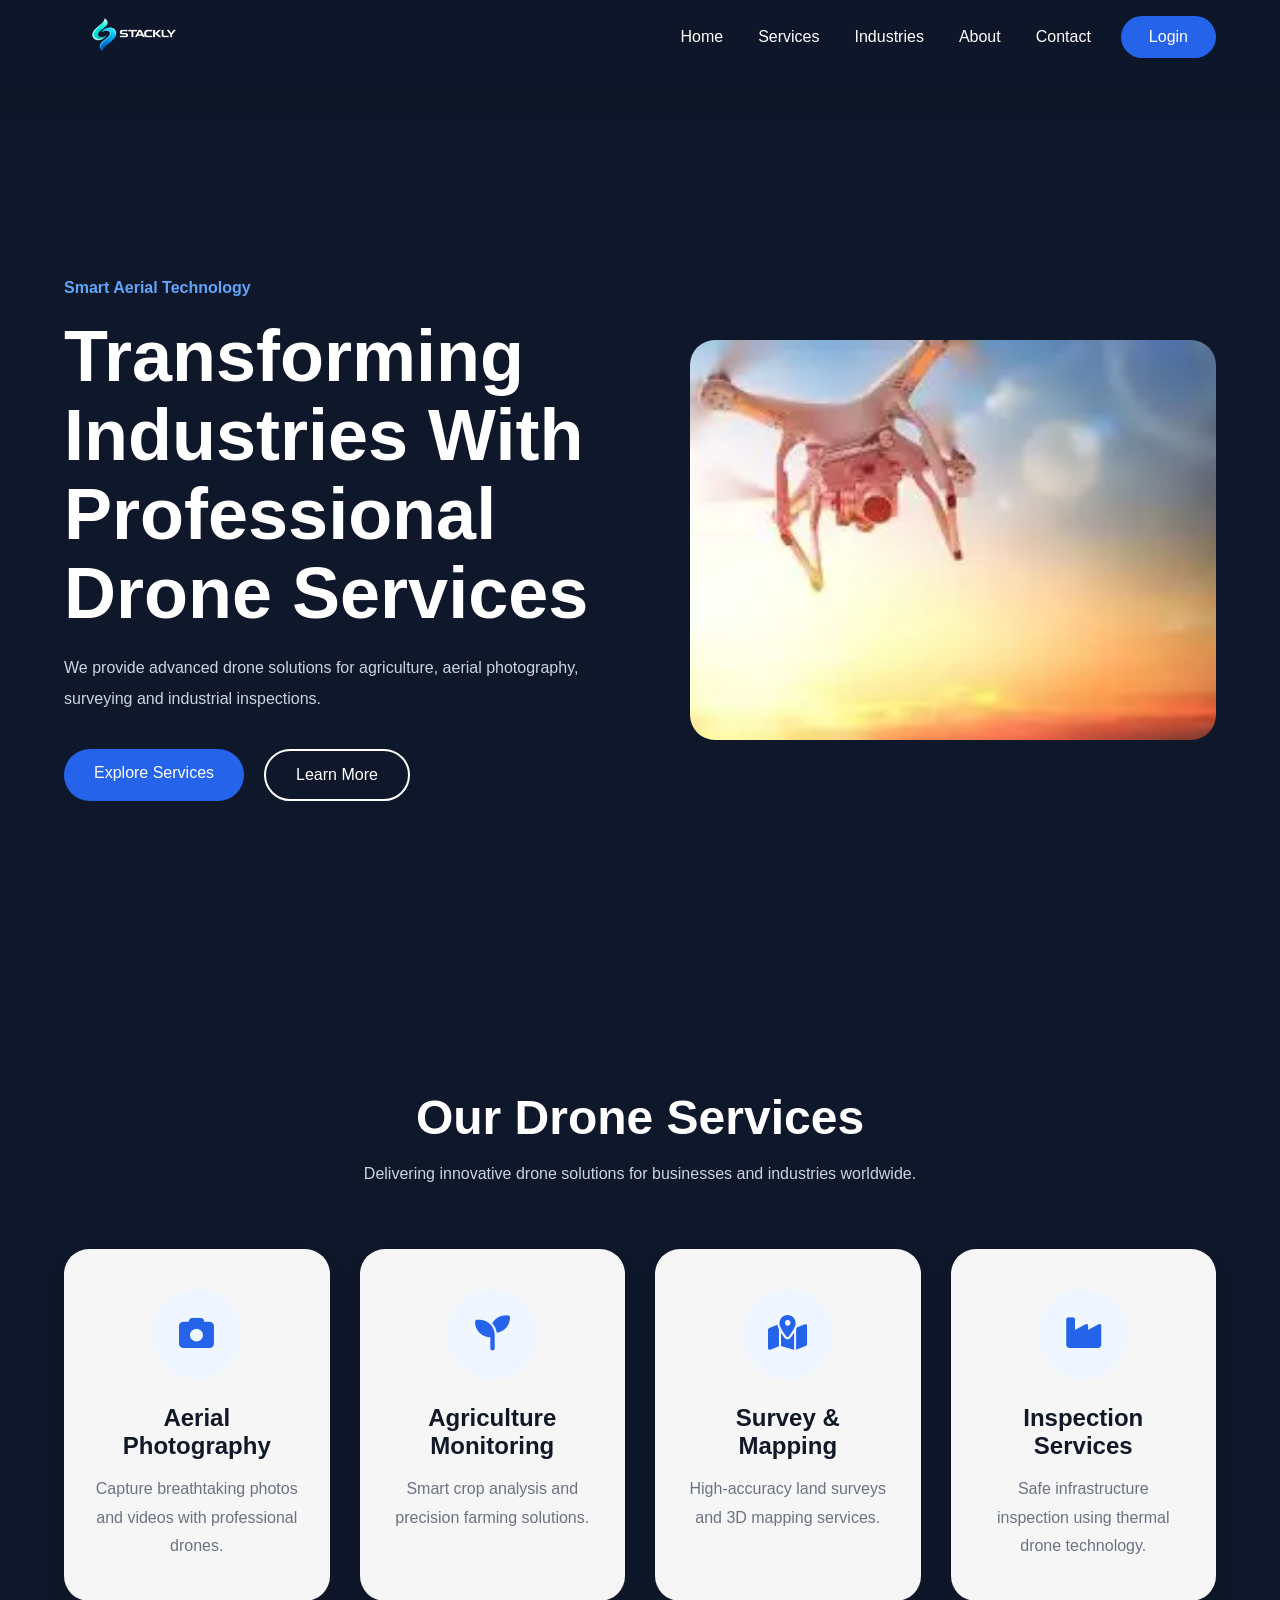
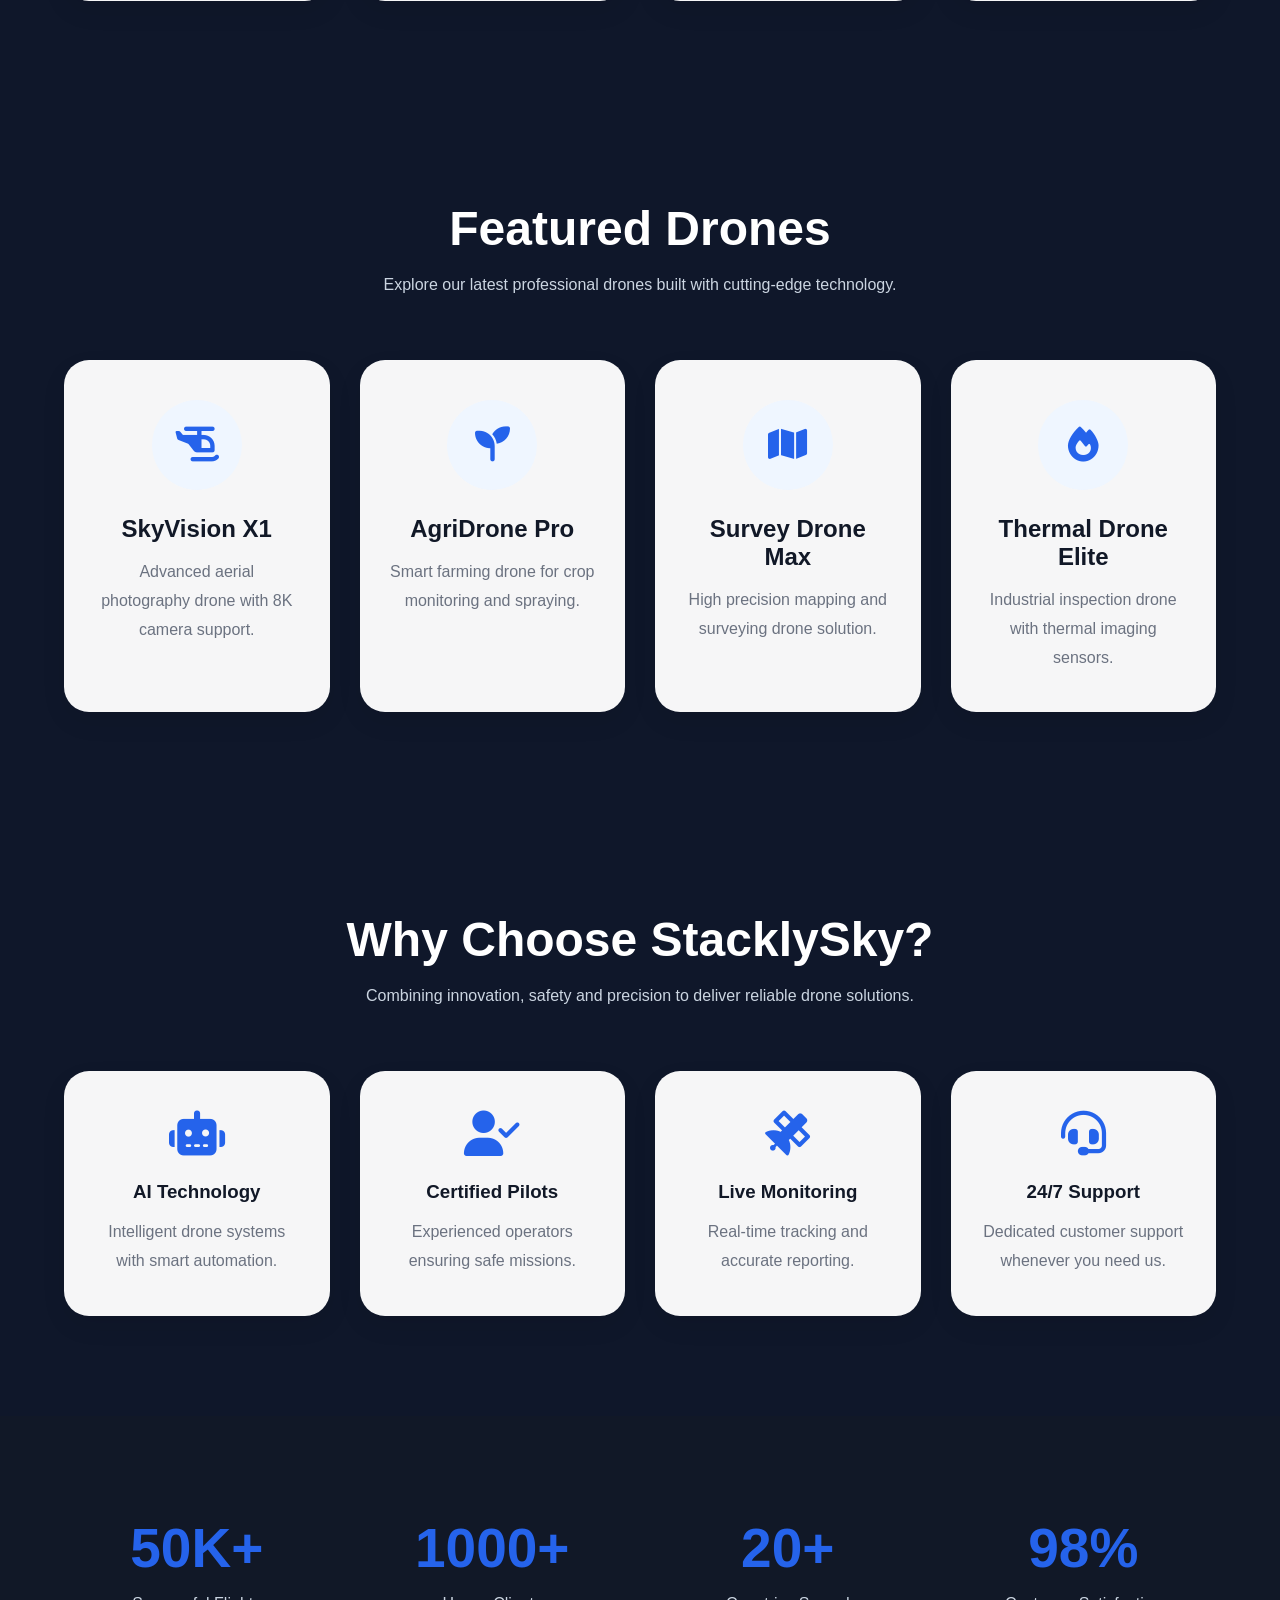
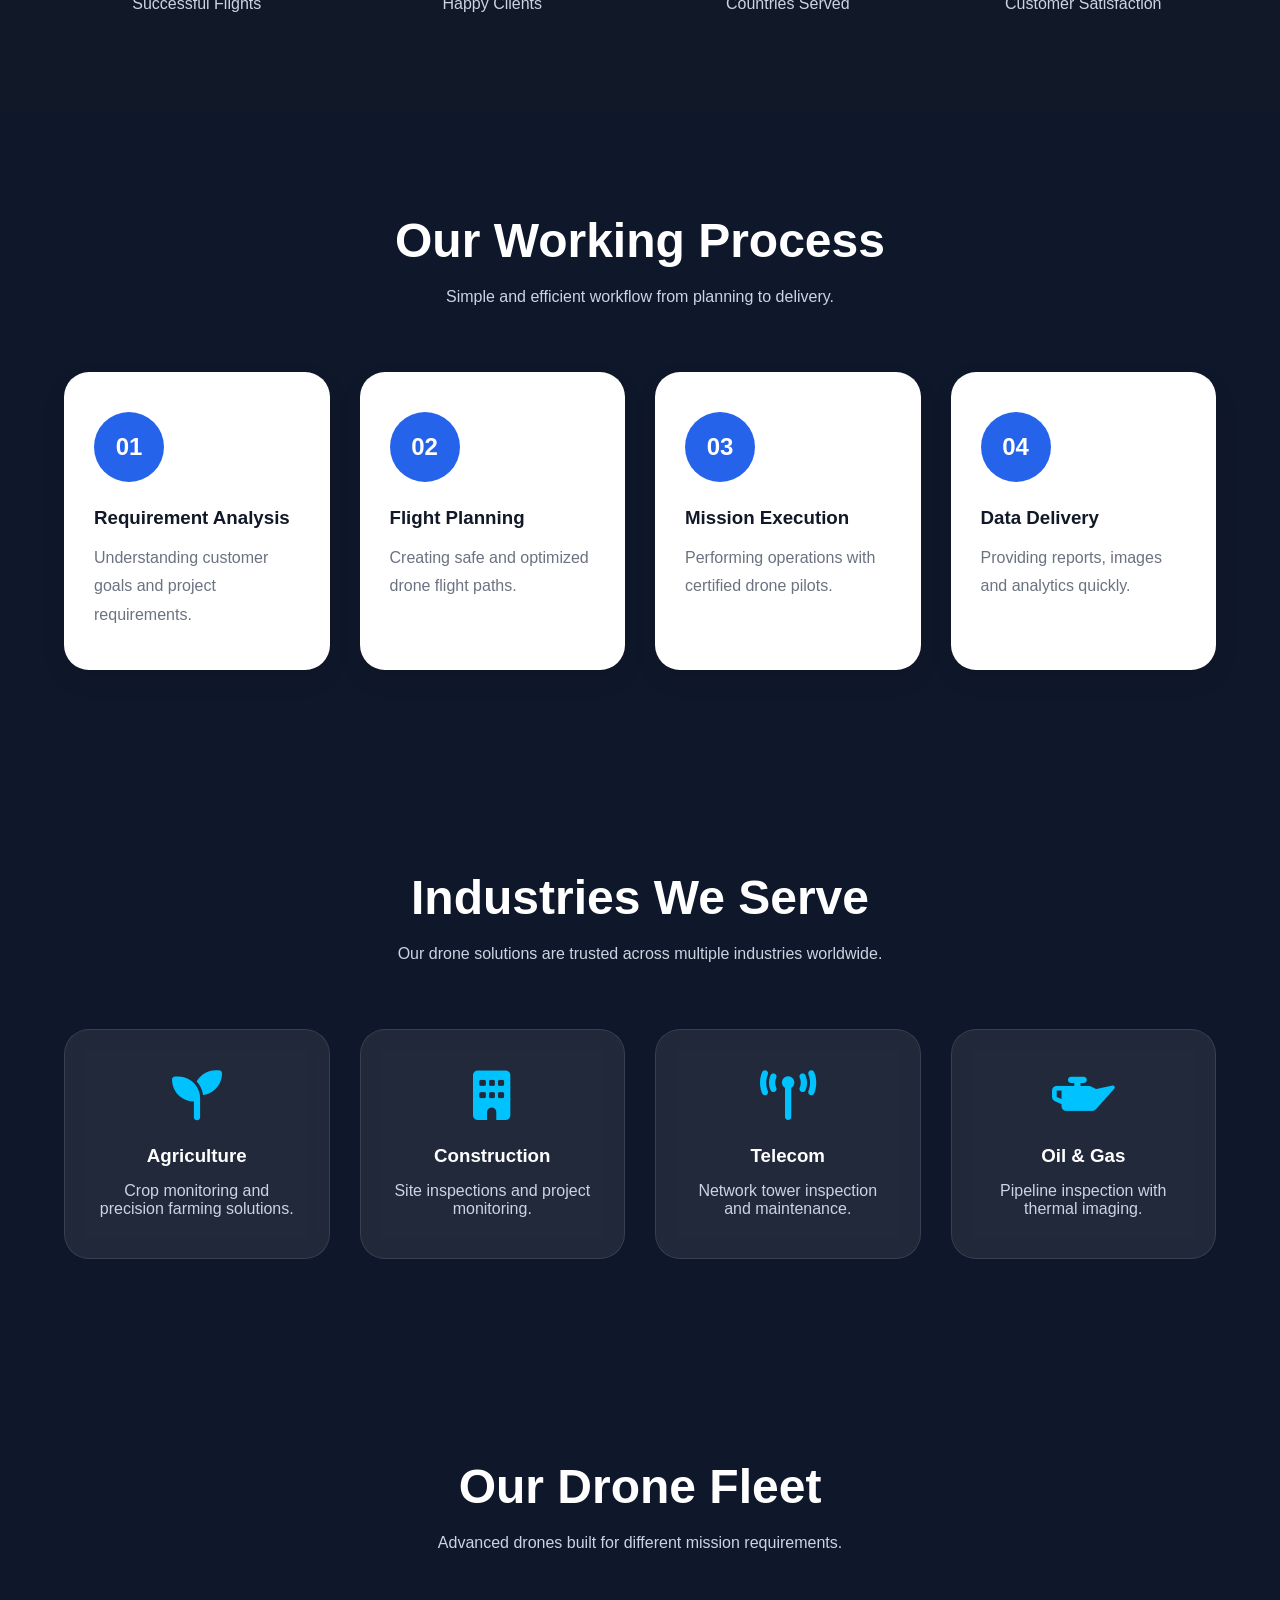
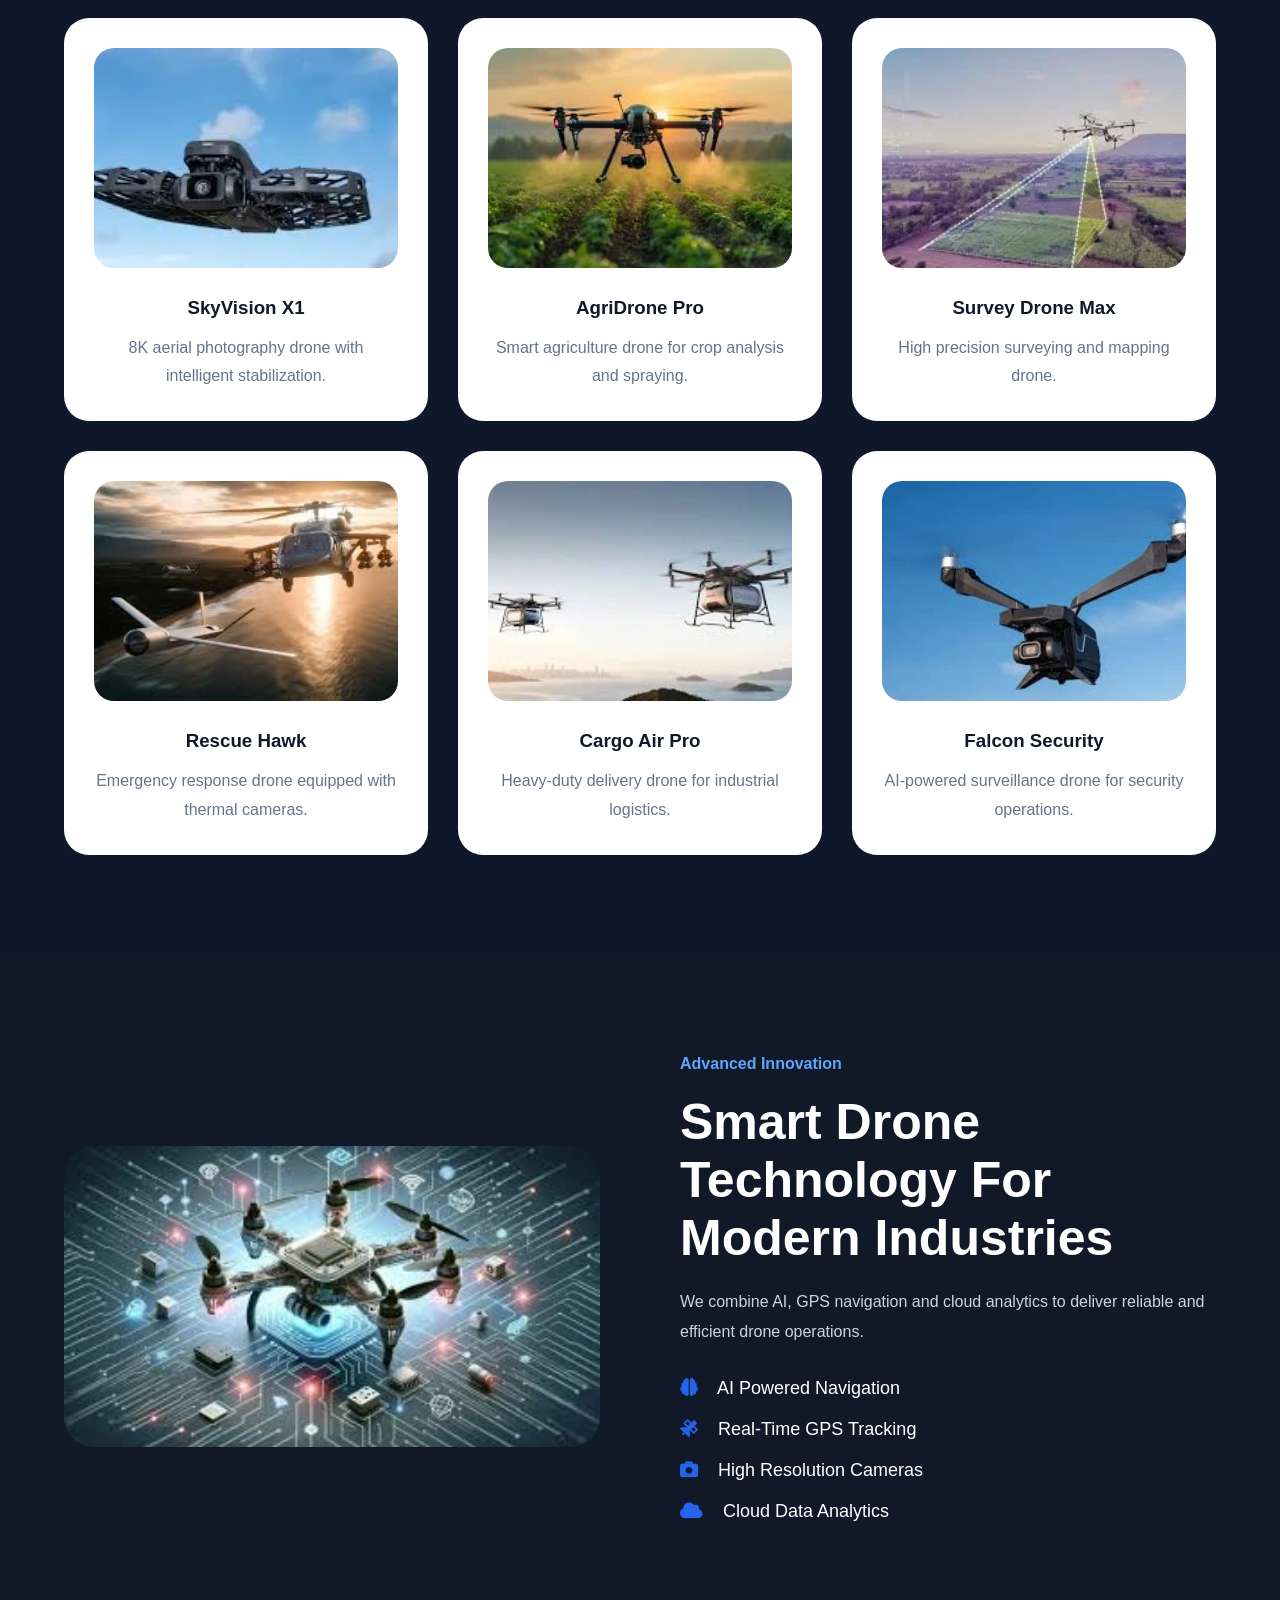
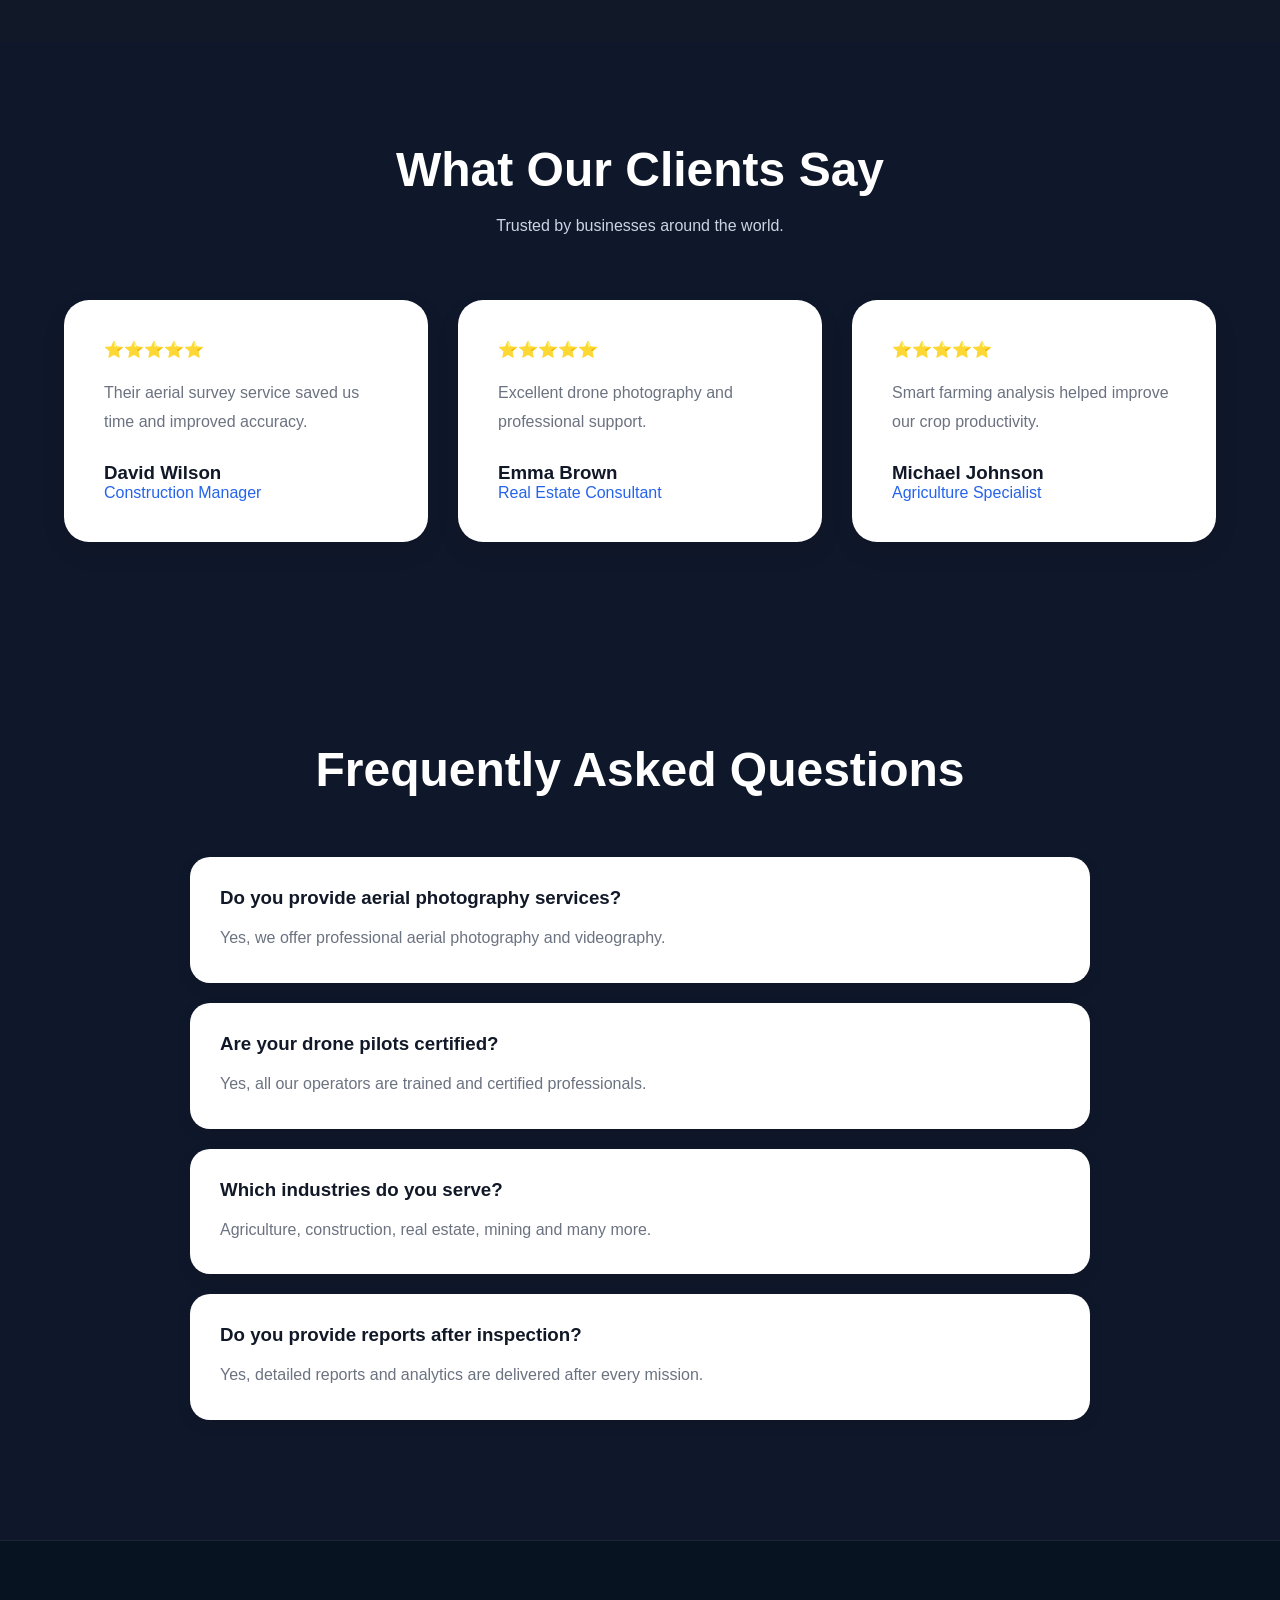
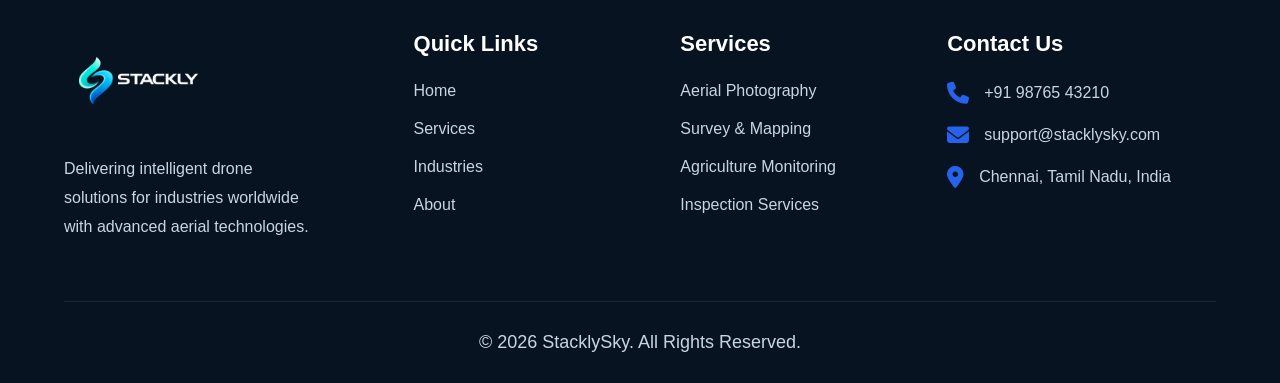
==== commit 7c3c47d0: "hero changes" ====
--- a/index.html
+++ b/index.html
@@ -99,9 +99,19 @@
 
     <div class="hero-image">
 
-        <img src="Assest/dro1.webp" alt="Drone">
-
-    </div>
+    <div class="slider">
+
+        <img src="Assest/dro1.webp" class="slide active">
+
+        <img src="Assest/dro2.webp" class="slide">
+
+        <img src="Assest/dro3.webp" class="slide">
+
+        <img src="Assest/dro4.webp" class="slide">
+
+    </div>
+
+</div>
 
 </div>
 
@@ -938,6 +948,28 @@
 
 </script>
 
+<script>
+
+const slides = document.querySelectorAll(".slide");
+
+let current = 0;
+
+setInterval(() => {
+
+    slides[current].classList.remove("active");
+
+    current++;
+
+    if(current >= slides.length){
+        current = 0;
+    }
+
+    slides[current].classList.add("active");
+
+}, 3000);
+
+</script>
+
 </body>
 </html>
 
--- a/style.css
+++ b/style.css
@@ -263,14 +263,73 @@
     text-align:center;
 }
 
-.hero-image img{
-
+
+.hero-slider{
+    position:relative;
     width:100%;
     max-width:550px;
+    height:400px;
+    margin:auto;
+    overflow:hidden;
+    border-radius:25px;
+    box-shadow:0 15px 40px rgba(37,99,235,.25);
+}
+
+.slide{
+    position:absolute;
+    top:0;
+    left:0;
+    width:100%;
+    height:100%;
+    object-fit:cover;
+    opacity:0;
+    transition:opacity 1s ease-in-out;
+}
+
+.slide.active{
+    opacity:1;
+}
+
+@media(max-width:768px){
+
+.hero-slider{
+    height:280px;
+    max-width:100%;
+}
+
+}
+
+.hero-image img{
+
+    width:100%;
+    max-width:550px;
 
     animation:floatImage 4s ease-in-out infinite;
 
     filter:drop-shadow(0 20px 40px rgba(37,99,235,.30));
+}
+
+
+.slider{
+    position:relative;
+    width:100%;
+    max-width:550px;
+    height:400px;
+    overflow:hidden;
+    border-radius:25px;
+}
+
+.slide{
+    position:absolute;
+    width:100%;
+    height:100%;
+    object-fit:cover;
+    opacity:0;
+    transition:opacity 1s ease;
+}
+
+.slide.active{
+    opacity:1;
 }
 
 
